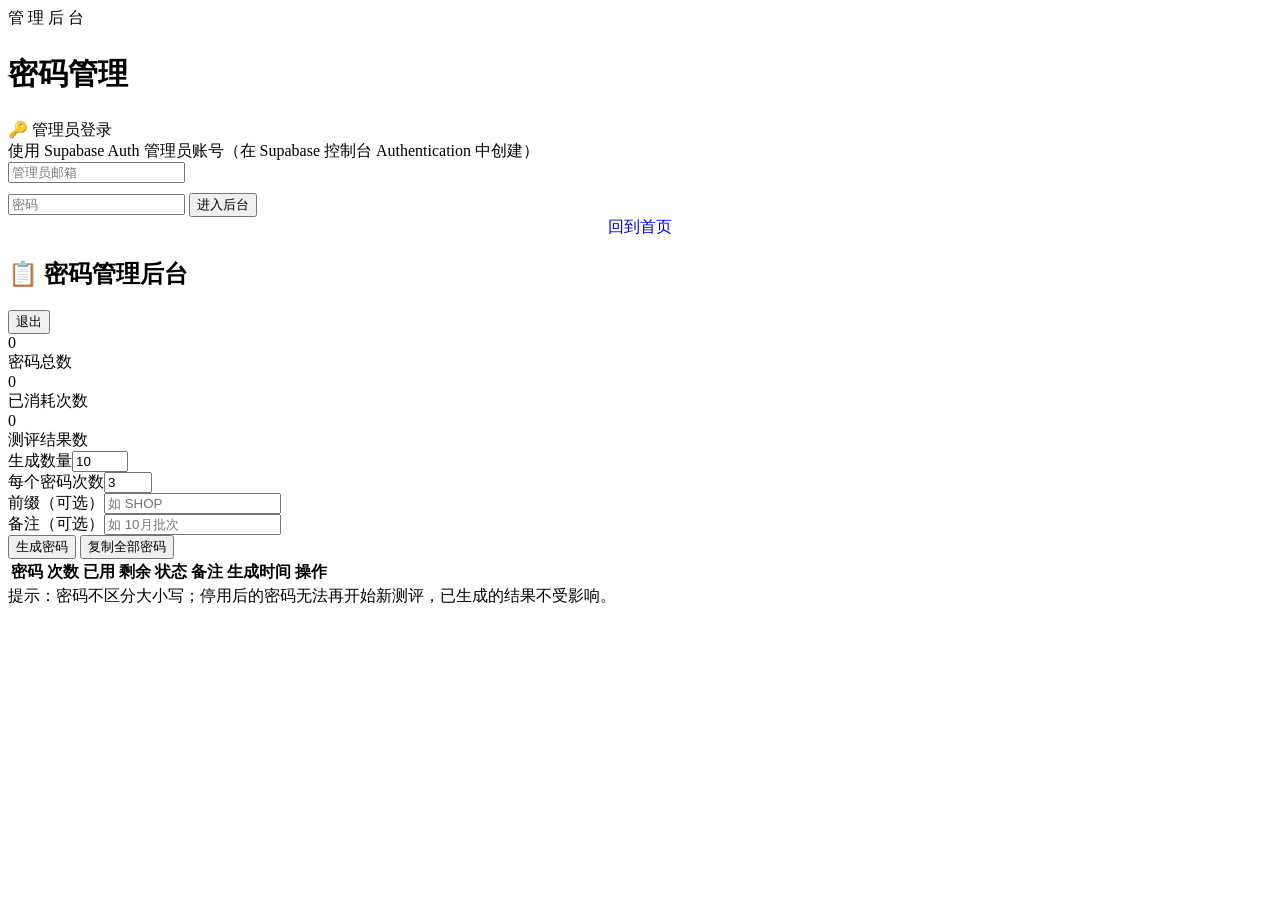
==== admin.html @ 981df576 "Add files via upload" ====
<!DOCTYPE html>
<html lang="zh-CN">
<head>
<meta charset="UTF-8" />
<meta name="viewport" content="width=device-width, initial-scale=1, viewport-fit=cover" />
<title>密码管理后台 · 爱的错位</title>
<link rel="stylesheet" href="./css/style.css" />
</head>
<body>
<div id="app" class="admin-wrap">

  <!-- 登录 -->
  <section class="screen on" id="s-login">
    <div class="admin-login">
      <div class="hero-eyebrow serif">管 理 后 台</div>
      <h1 class="hero-title serif" style="font-size:30px">密码管理</h1>
      <div class="hero-divider"></div>
      <div class="gate-box">
        <div class="gate-title">🔑 管理员登录</div>
        <div class="gate-tip">使用 Supabase Auth 管理员账号（在 Supabase 控制台 Authentication 中创建）</div>
        <input class="pwd-input" id="admin-email" maxlength="60" placeholder="管理员邮箱" autocomplete="username" style="letter-spacing:normal;text-transform:none" />
        <div style="height:10px"></div>
        <input class="pwd-input" id="admin-pwd" type="password" maxlength="40" placeholder="密码" autocomplete="current-password" style="letter-spacing:normal;text-transform:none" />
        <button class="btn btn-main" id="btn-login">进入后台</button>
        <div class="gate-msg err" id="login-msg"></div>
        <a class="btn btn-ghost btn-sm" href="./index.html" style="text-decoration:none;display:block;text-align:center">回到首页</a>
      </div>
    </div>
  </section>

  <!-- 主界面 -->
  <section class="screen" id="s-main">
    <div class="admin-top">
      <h2 class="serif">📋 密码管理后台</h2>
      <button class="btn btn-ghost btn-sm" style="margin-top:0" id="btn-logout">退出</button>
    </div>

    <div class="stat-cards">
      <div class="stat-card"><div class="n" id="st-pwd">0</div><div class="l">密码总数</div></div>
      <div class="stat-card"><div class="n" id="st-use">0</div><div class="l">已消耗次数</div></div>
      <div class="stat-card"><div class="n" id="st-res">0</div><div class="l">测评结果数</div></div>
    </div>

    <div class="gen-bar">
      <div class="f"><label>生成数量</label><input id="gen-count" type="number" value="10" min="1" max="200" /></div>
      <div class="f"><label>每个密码次数</label><input id="gen-uses" type="number" value="3" min="1" max="99" /></div>
      <div class="f"><label>前缀（可选）</label><input id="gen-prefix" maxlength="10" placeholder="如 SHOP" /></div>
      <div class="f"><label>备注（可选）</label><input id="gen-note" maxlength="50" placeholder="如 10月批次" /></div>
      <button class="btn btn-main btn-sm" id="btn-generate" style="margin-top:0">生成密码</button>
      <button class="btn btn-ghost btn-sm" id="btn-copy-all" style="margin-top:0">复制全部密码</button>
    </div>

    <div class="table-wrap">
      <table>
        <thead>
          <tr><th>密码</th><th>次数</th><th>已用</th><th>剩余</th><th>状态</th><th>备注</th><th>生成时间</th><th>操作</th></tr>
        </thead>
        <tbody id="pwd-tbody"></tbody>
      </table>
    </div>
    <div class="foot">提示：密码不区分大小写；停用后的密码无法再开始新测评，已生成的结果不受影响。</div>
  </section>
</div>
<div class="toast" id="toast"></div>

<script src="./vendor/supabase.js"></script>
<script src="./supabase-config.js"></script>
<script src="./js/api.js"></script>
<script src="./js/admin.js"></script>
</body>
</html>
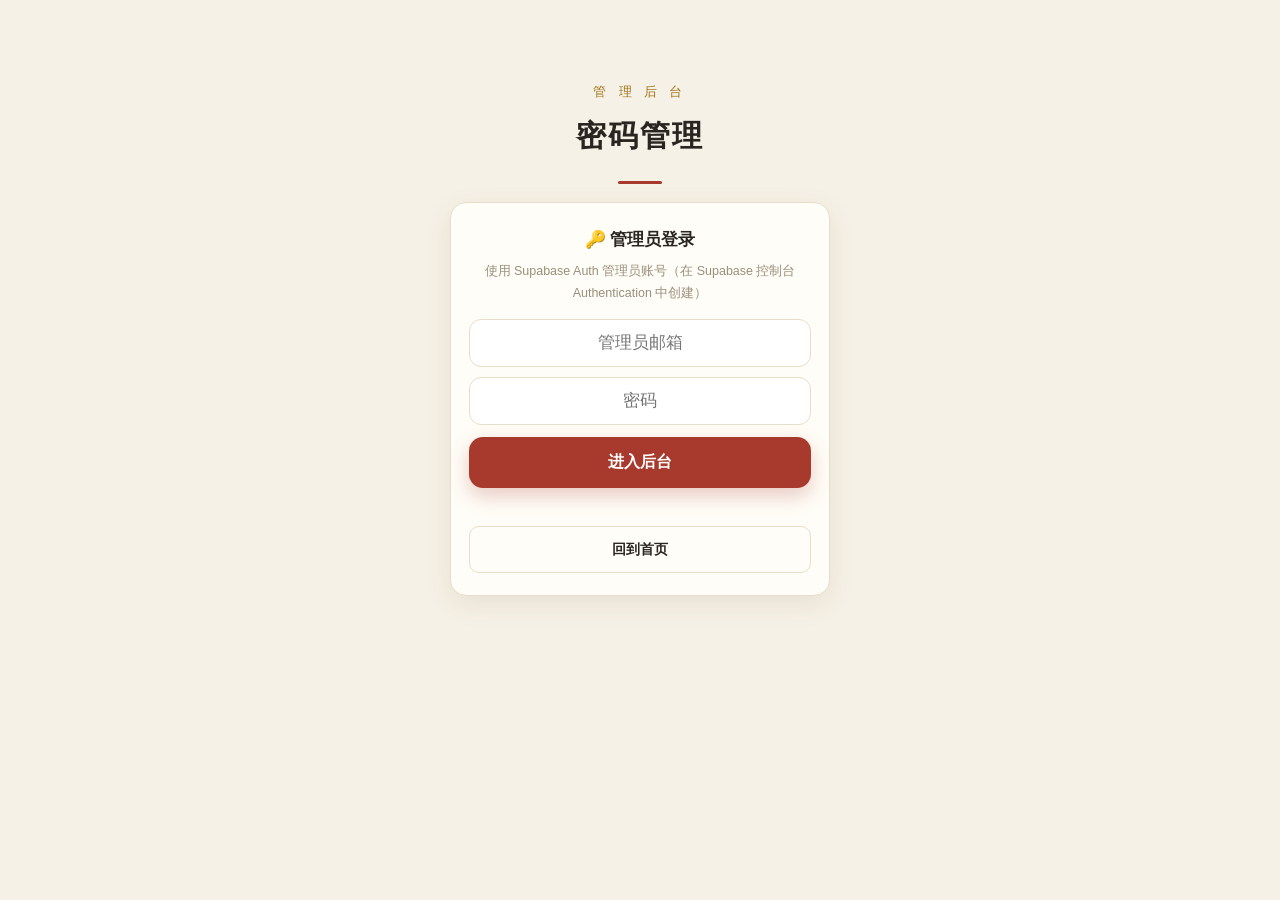
==== commit f55aa3a3: "feat: 添加站点图标，消除 favicon 404" ====
--- a/admin.html
+++ b/admin.html
@@ -5,6 +5,7 @@
 <meta name="viewport" content="width=device-width, initial-scale=1, viewport-fit=cover" />
 <title>密码管理后台 · 爱的错位</title>
 <link rel="stylesheet" href="./css/style.css" />
+<link rel="icon" type="image/svg+xml" href="./favicon.svg" />
 </head>
 <body>
 <div id="app" class="admin-wrap">
--- a/css/style.css
+++ b/css/style.css
@@ -0,0 +1,225 @@
+/* 爱的错位 · 全局样式（移动端优先） */
+:root{
+  --paper:#f6f1e6; --card:#fffdf7; --ink:#2a2520; --ink2:#6f6555; --ink3:#9a8f7c;
+  --line:#e7ddc9; --red:#a83a2d; --red-soft:#f7e9e5; --gold:#a0741a; --gold-soft:#f7efdb;
+  --green:#3f6b4f; --shadow:0 8px 28px rgba(90,68,34,.09);
+  --safe-b: env(safe-area-inset-bottom, 0px);
+}
+*{box-sizing:border-box;-webkit-tap-highlight-color:transparent}
+html,body{margin:0;padding:0}
+body{background:var(--paper);color:var(--ink);line-height:1.8;font-size:15px;
+  font-family:-apple-system,BlinkMacSystemFont,"PingFang SC","Hiragino Sans GB","Microsoft YaHei",sans-serif;}
+.serif{font-family:"Noto Serif SC","Source Han Serif SC","Songti SC",SimSun,serif;}
+#app{max-width:560px;margin:0 auto;padding:20px 16px calc(60px + var(--safe-b));}
+.screen{display:none}
+.screen.on{display:block;animation:fade .5s ease both}
+@keyframes fade{from{opacity:0;transform:translateY(12px)}to{opacity:1;transform:none}}
+button{font-family:inherit}
+input{font-size:16px} /* 防 iOS 聚焦自动放大 */
+
+/* ---------- 头部 ---------- */
+.hero-eyebrow{font-size:13px;letter-spacing:.35em;color:var(--gold);text-align:center;margin:26px 0 6px}
+.hero-title{font-size:44px;font-weight:700;text-align:center;margin:0;letter-spacing:.06em}
+.hero-sub{text-align:center;font-size:15px;color:var(--ink2);margin:10px auto 4px;max-width:420px}
+.hero-divider{width:44px;height:3px;background:var(--red);margin:18px auto;border-radius:2px}
+
+/* ---------- 卡片 ---------- */
+.quote-card{background:var(--card);border:1px solid var(--line);border-radius:14px;
+  padding:16px 18px;margin:14px 0;box-shadow:var(--shadow)}
+.quote-card .who{font-size:13px;font-weight:600;color:var(--red);margin-bottom:6px}
+.quote-card .what{font-size:14.5px}
+.quote-card .note{font-size:12.5px;color:var(--ink3);margin-top:8px}
+.lead{font-size:14.5px;color:var(--ink2);margin:18px 2px 6px}
+.lead b{color:var(--ink)}
+.badges{display:flex;flex-wrap:wrap;gap:8px;margin:14px 0 4px;justify-content:center}
+.badge{font-size:12px;background:var(--gold-soft);color:var(--gold);
+  border:1px solid #e8d9b5;border-radius:99px;padding:4px 12px}
+.badge.alt{background:var(--red-soft);color:var(--red);border-color:#eecfc7}
+
+/* ---------- 按钮 ---------- */
+.btn{display:block;width:100%;border:none;border-radius:14px;padding:15px;font-size:16px;
+  font-weight:600;cursor:pointer;margin-top:12px;transition:transform .12s ease;text-align:center}
+.btn:active{transform:scale(.97)}
+.btn[disabled]{opacity:.55;cursor:not-allowed}
+.btn-main{background:var(--red);color:#fff;box-shadow:0 8px 20px rgba(168,58,45,.26)}
+.btn-ghost{background:var(--card);color:var(--ink);border:1px solid var(--line)}
+.btn-gold{background:var(--gold);color:#fff}
+.btn-sm{padding:10px 14px;font-size:14px;border-radius:10px;margin-top:8px}
+.btn-row{display:flex;gap:10px;margin-top:12px}
+.btn-row .btn{flex:1;margin-top:0}
+
+/* ---------- 密码门 ---------- */
+.gate-box{background:var(--card);border:1px solid var(--line);border-radius:16px;
+  padding:22px 18px;box-shadow:var(--shadow);margin-top:18px}
+.gate-title{font-size:17px;font-weight:700;text-align:center;margin-bottom:4px}
+.gate-tip{font-size:12.5px;color:var(--ink3);text-align:center;margin-bottom:14px}
+.pwd-input{width:100%;border:1.5px solid var(--line);border-radius:12px;padding:13px 14px;
+  font-size:17px;letter-spacing:.12em;text-align:center;text-transform:uppercase;background:#fff;
+  color:var(--ink);outline:none;transition:border-color .15s}
+.pwd-input:focus{border-color:var(--red)}
+.gate-msg{font-size:13px;text-align:center;margin-top:10px;min-height:20px}
+.gate-msg.err{color:var(--red)}
+.gate-msg.ok{color:var(--green)}
+.mode-cards{display:grid;grid-template:auto/1fr;gap:10px;margin:14px 0 4px}
+.mode-card{border:1.5px solid var(--line);border-radius:12px;padding:13px 15px;cursor:pointer;
+  background:#fff;transition:border-color .15s, background .15s}
+.mode-card.sel{border-color:var(--red);background:#fdf6f3}
+.mode-card .mt{font-size:15.5px;font-weight:700}
+.mode-card .md{font-size:12.5px;color:var(--ink3);margin-top:2px}
+.remain-pill{display:inline-block;background:var(--gold-soft);color:var(--gold);font-size:12.5px;
+  border-radius:99px;padding:3px 14px;margin-top:10px;font-weight:600}
+
+/* ---------- 答题 ---------- */
+.pbar{height:6px;background:#e9e0cd;border-radius:99px;overflow:hidden;margin:8px 0 10px}
+.pfill{height:100%;background:linear-gradient(90deg,var(--gold),var(--red));border-radius:99px;
+  transition:width .35s ease}
+.pmeta{display:flex;justify-content:space-between;font-size:12.5px;color:var(--ink3);margin-bottom:18px}
+.q-scene{background:var(--card);border:1px solid var(--line);border-left:4px solid var(--red);
+  border-radius:12px;padding:16px;font-size:16.5px;font-weight:600;line-height:1.7;
+  box-shadow:var(--shadow);margin-bottom:16px}
+.q-tag{display:inline-block;font-size:11.5px;color:var(--gold);background:var(--gold-soft);
+  border-radius:6px;padding:1px 8px;margin-bottom:8px;letter-spacing:.1em}
+.opt{display:flex;width:100%;text-align:left;gap:10px;align-items:flex-start;
+  background:var(--card);border:1px solid var(--line);border-radius:12px;
+  padding:13px 14px;font-size:14.5px;line-height:1.65;color:var(--ink);cursor:pointer;
+  margin-bottom:10px;transition:transform .12s ease,border-color .12s ease}
+.opt:active{transform:scale(.98);border-color:var(--red)}
+.opt-key{flex:none;width:24px;height:24px;border-radius:50%;background:#f0e8d6;color:var(--gold);
+  font-size:12.5px;font-weight:700;display:flex;align-items:center;justify-content:center;margin-top:2px}
+.opt.picked{border-color:var(--red);background:#fdf6f3}
+.qback{background:none;border:none;color:var(--ink3);font-size:13px;cursor:pointer;padding:6px 0}
+
+/* ---------- 过渡 / 加载 ---------- */
+.mid-card{background:var(--card);border:1px solid var(--line);border-radius:16px;
+  padding:34px 24px;text-align:center;box-shadow:var(--shadow);margin-top:40px}
+.mid-emoji{font-size:44px}
+.mid-title{font-size:22px;font-weight:700;margin:12px 0 8px}
+.mid-text{font-size:14px;color:var(--ink2);text-align:left;margin-top:14px}
+.spinner{width:44px;height:44px;border:4px solid #e9dfc9;border-top-color:var(--red);
+  border-radius:50%;margin:26px auto;animation:spin 1s linear infinite}
+@keyframes spin{to{transform:rotate(360deg)}}
+.load-step{font-size:14px;color:var(--ink2);min-height:26px}
+
+/* ---------- 结果页 ---------- */
+.r-head{text-align:center;margin:26px 0 6px}
+.r-head .t{font-size:26px;font-weight:700;letter-spacing:.05em}
+.r-head .s{font-size:13px;color:var(--ink3);margin-top:6px}
+.sec-label{font-size:12px;letter-spacing:.3em;color:var(--gold);margin:30px 0 10px;text-align:center}
+.type-card{background:var(--card);border:1px solid var(--line);border-radius:16px;
+  padding:24px 20px;box-shadow:var(--shadow)}
+.type-top{display:flex;align-items:center;gap:14px}
+.type-emoji{font-size:42px;flex:none}
+.type-name{font-size:23px;font-weight:700;line-height:1.3}
+.type-tag{font-size:12.5px;color:var(--red);margin-top:2px}
+.type-desc{font-size:14.5px;margin:16px 0 0}
+.sci-box{background:var(--gold-soft);border-left:3px solid var(--gold);border-radius:0 10px 10px 0;
+  padding:13px 15px;margin-top:16px;font-size:13.5px;color:#5d4d28;line-height:1.75}
+.sci-box .h{font-weight:700;font-size:13px;color:var(--gold);letter-spacing:.05em;display:block;margin-bottom:4px}
+.advice{margin-top:14px;font-size:14px;color:var(--green);font-weight:600}
+.shadow-note{font-size:12.5px;color:var(--ink3);margin-top:12px;text-align:center;line-height:1.7;white-space:pre-line}
+.combo-card{background:#2c2620;color:#f3ead9;border-radius:16px;padding:26px 22px;
+  box-shadow:var(--shadow);margin-top:4px}
+.combo-kicker{font-size:11.5px;letter-spacing:.3em;color:#c9a55e;text-align:center}
+.combo-name{font-size:26px;font-weight:700;text-align:center;color:#e8c886;margin:10px 0 14px;letter-spacing:.05em}
+.combo-text{font-size:14.5px;line-height:1.9;color:#e9dfc9}
+.combo-hot{margin-top:14px;text-align:center}
+.combo-hot span{background:rgba(232,200,134,.16);color:#e8c886;font-size:12.5px;
+  border:1px solid rgba(232,200,134,.4);border-radius:99px;padding:4px 14px}
+.result-code-box{background:var(--card);border:1px dashed #d8c9a6;border-radius:14px;
+  padding:16px;margin-top:22px;text-align:center}
+.result-code{font-size:30px;font-weight:700;letter-spacing:.3em;color:var(--red);font-family:Menlo,Consolas,monospace}
+.bar-row{display:flex;align-items:center;gap:8px;margin-bottom:7px;font-size:12.5px}
+.bar-name{flex:none;width:118px;color:var(--ink2);text-align:right;white-space:nowrap;overflow:hidden;text-overflow:ellipsis}
+.bar-track{flex:1;height:10px;background:#ece3d0;border-radius:99px;overflow:hidden}
+.bar-fill{height:100%;border-radius:99px;background:linear-gradient(90deg,#c9a55e,var(--red));
+  width:0;transition:width .9s cubic-bezier(.2,.7,.2,1)}
+.bar-val{flex:none;width:38px;color:var(--ink3)}
+.theory-item{background:var(--card);border:1px solid var(--line);border-radius:12px;
+  padding:12px 14px;margin-bottom:9px;font-size:13px;color:var(--ink2)}
+.theory-item b{color:var(--ink);font-size:13.5px}
+.share-card{background:var(--card);border:1px dashed #d8c9a6;border-radius:14px;padding:18px;margin-top:22px}
+.share-text{font-size:13.5px;color:var(--ink2);background:#faf6ec;border-radius:10px;padding:12px;line-height:1.7}
+.action-grid{display:grid;grid-template-columns:1fr 1fr;gap:10px;margin-top:14px}
+.action-grid .btn{margin-top:0}
+.action-grid .btn.wide{grid-column:1/3}
+.foot{font-size:11.5px;color:var(--ink3);text-align:center;margin-top:28px;line-height:1.7}
+.watermark{text-align:center;font-size:11px;color:var(--ink3);margin-top:18px;letter-spacing:.2em}
+
+/* ---------- 弹窗 ---------- */
+.modal-mask{position:fixed;inset:0;background:rgba(30,24,16,.62);display:none;
+  align-items:center;justify-content:center;padding:20px;z-index:50}
+.modal-mask.on{display:flex}
+.modal{background:var(--card);border-radius:18px;max-width:420px;width:100%;max-height:86vh;
+  overflow:auto;padding:24px 20px;animation:fade .3s ease both}
+.modal-title{font-size:18px;font-weight:700;text-align:center}
+.modal-body{font-size:14px;color:var(--ink2);margin-top:12px;line-height:1.8}
+.modal-body .hl{color:var(--red);font-weight:700}
+.img-wrap{margin-top:14px;text-align:center}
+.img-wrap img{max-width:100%;border-radius:10px;border:1px solid var(--line)}
+.img-hint{font-size:12.5px;color:var(--ink3);text-align:center;margin-top:10px}
+.copy-line{display:flex;align-items:center;gap:8px;background:#faf6ec;border:1px solid var(--line);
+  border-radius:10px;padding:10px 12px;margin-top:12px;font-size:14px}
+.copy-line .v{flex:1;font-weight:600;color:var(--ink)}
+.toast{position:fixed;left:50%;bottom:calc(36px + var(--safe-b));transform:translateX(-50%) translateY(20px);
+  background:#2c2620;color:#f3ead9;font-size:13.5px;border-radius:99px;padding:10px 22px;
+  opacity:0;pointer-events:none;transition:all .3s ease;z-index:99;max-width:86vw;text-align:center}
+.toast.show{opacity:1;transform:translateX(-50%) translateY(0)}
+
+/* ---------- 对比页 ---------- */
+.cmp-inputs{display:grid;grid-template-columns:1fr;gap:12px;margin-top:14px}
+.cmp-field label{display:block;font-size:13px;font-weight:700;color:var(--ink2);margin-bottom:6px}
+.cmp-field input{width:100%;border:1.5px solid var(--line);border-radius:12px;padding:12px 14px;
+  font-size:17px;letter-spacing:.14em;text-transform:uppercase;background:#fff;color:var(--ink);outline:none}
+.cmp-field input:focus{border-color:var(--red)}
+.recent-pick{display:flex;flex-wrap:wrap;gap:8px;margin-top:8px}
+.recent-chip{font-size:12px;background:var(--gold-soft);color:var(--gold);border:1px solid #e8d9b5;
+  border-radius:99px;padding:4px 12px;cursor:pointer}
+.cmp-cols{display:grid;grid-template-columns:1fr;gap:14px;margin-top:20px}
+@media(min-width:640px){.cmp-cols{grid-template-columns:1fr 1fr}}
+.cmp-col{background:var(--card);border:1px solid var(--line);border-radius:16px;padding:18px 16px;
+  box-shadow:var(--shadow)}
+.cmp-col h3{margin:0 0 4px;font-size:16px;text-align:center}
+.cmp-col .sub{font-size:12px;color:var(--ink3);text-align:center;margin-bottom:12px}
+.cmp-line{font-size:13.5px;margin:8px 0;color:var(--ink2)}
+.cmp-line b{color:var(--ink)}
+.cmp-summary{background:#2c2620;color:#e9dfc9;border-radius:16px;padding:22px 20px;margin-top:18px}
+.cmp-summary .k{font-size:11.5px;letter-spacing:.3em;color:#c9a55e;text-align:center}
+.cmp-summary .v{font-size:19px;font-weight:700;color:#e8c886;text-align:center;margin:8px 0 12px}
+.cmp-summary .t{font-size:14px;line-height:1.9}
+
+/* ---------- 管理后台 ---------- */
+.admin-wrap{max-width:760px}
+.admin-login{max-width:380px;margin:60px auto}
+.table-wrap{overflow-x:auto;margin-top:14px}
+table{width:100%;border-collapse:collapse;font-size:13px;background:var(--card);
+  border:1px solid var(--line);border-radius:12px;overflow:hidden}
+th,td{padding:9px 10px;text-align:left;border-bottom:1px solid var(--line);white-space:nowrap}
+th{background:#f4eddd;color:var(--ink2);font-size:12px}
+tr:last-child td{border-bottom:none}
+.tag{display:inline-block;font-size:11.5px;border-radius:6px;padding:1px 8px;font-weight:600}
+.tag.ok{background:#e8f3ea;color:var(--green)}
+.tag.warn{background:var(--red-soft);color:var(--red)}
+.tag.off{background:#eee;color:#888}
+.gen-bar{display:flex;flex-wrap:wrap;gap:10px;align-items:flex-end;margin-top:14px;
+  background:var(--card);border:1px solid var(--line);border-radius:12px;padding:14px}
+.gen-bar .f{display:flex;flex-direction:column;gap:4px}
+.gen-bar label{font-size:12px;color:var(--ink3)}
+.gen-bar input{width:90px;border:1px solid var(--line);border-radius:8px;padding:8px 10px;font-size:14px}
+.stat-cards{display:grid;grid-template-columns:repeat(3,1fr);gap:10px;margin-top:14px}
+.stat-card{background:var(--card);border:1px solid var(--line);border-radius:12px;padding:14px;text-align:center}
+.stat-card .n{font-size:24px;font-weight:700;color:var(--red)}
+.stat-card .l{font-size:12px;color:var(--ink3)}
+.admin-top{display:flex;justify-content:space-between;align-items:center;margin-top:20px}
+.admin-top h2{font-size:18px;margin:0}
+
+@media (max-width:380px){
+  .hero-title{font-size:37px}
+  .type-name{font-size:20px}
+  .combo-name{font-size:22px}
+  .result-code{font-size:26px}
+}
+
+/* ---------- 配置提示 ---------- */
+.cfg-warn{position:fixed;left:50%;bottom:calc(20px + var(--safe-b));transform:translateX(-50%);
+  background:#fdecea;color:#a83a2d;border:1px solid #f3c1ba;font-size:13px;border-radius:12px;
+  padding:12px 18px;max-width:88vw;text-align:center;z-index:98;box-shadow:var(--shadow);line-height:1.6}
